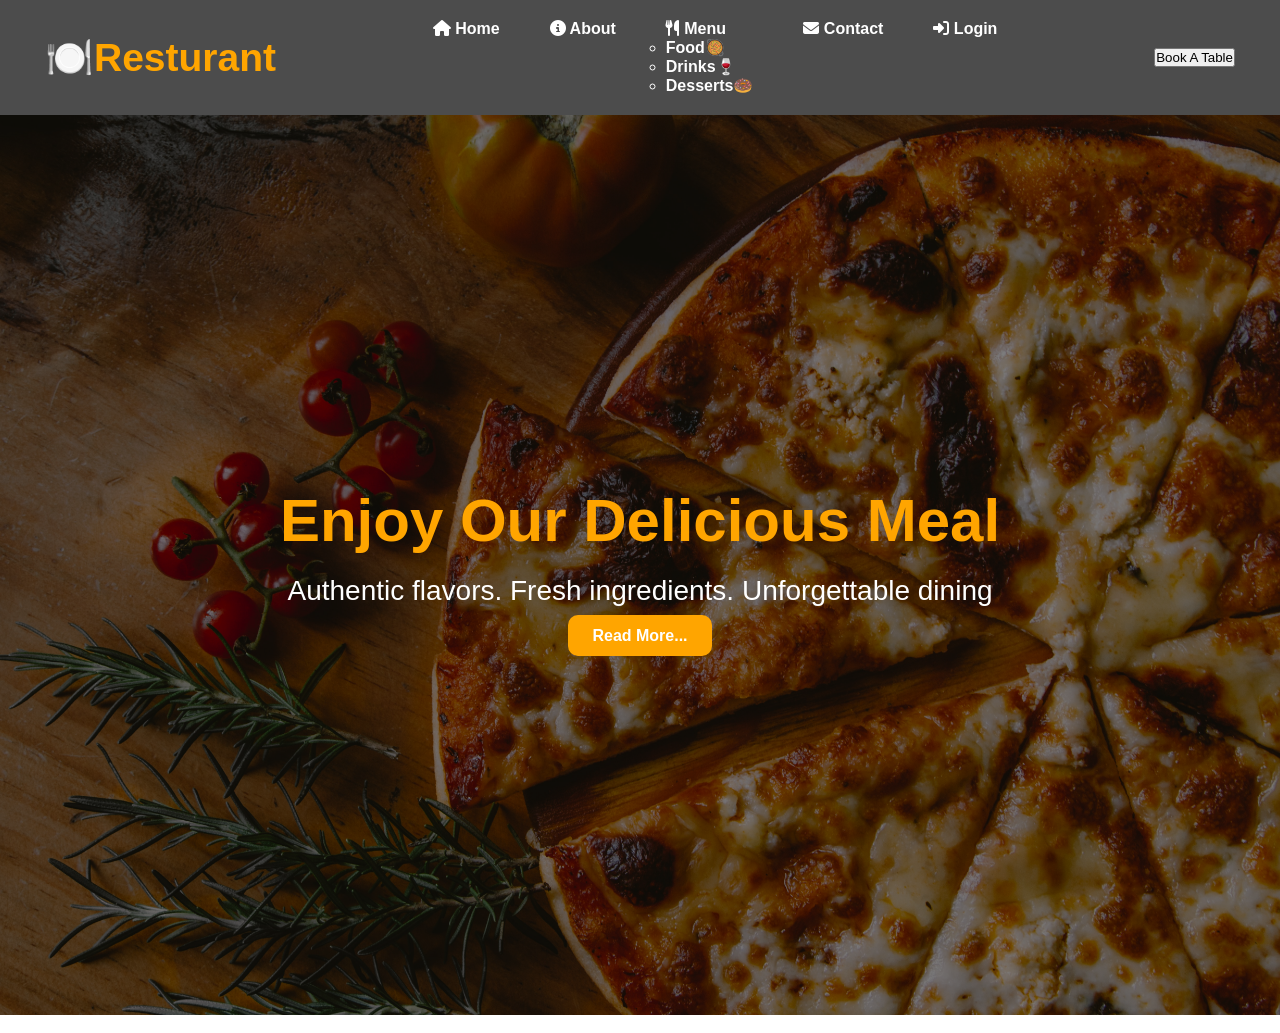
==== index.html @ 7fb1d46f "." ====
<!DOCTYPE html>
<html lang="en">
<head>
    <meta charset="UTF-8">
    <meta name="viewport" content="width=device-width, initial-scale=1.0">
    <title>Food Lover</title>
    <link rel="stylesheet" href="style.css">
    <link rel="stylesheet" href="https://cdnjs.cloudflare.com/ajax/libs/font-awesome/6.5.0/css/all.min.css">
    <link rel="stylesheet" href="https://cdnjs.cloudflare.com/ajax/libs/font-awesome/6.7.2/css/all.min.css">
    
</head>
<body>
    <header>
        <nav class="navbar"> <!-- شريط التنقل الرئيسي -->
            <div class="logo">🍽️Resturant</div> <!-- اللوجو أو اسم المطعم -->
            <ul class="nav-links">
                 <!-- قائمة الروابط (روابط تنقل بين أجزاء الموقع) -->
                 <li><a href="#"><i class="fas fa-home"></i> Home</a></li>
                 <li><a href="#"><i class="fas fa-info-circle"></i> About</a></li>
                    <li class="dropdown">
                        <a href="#"><i class="fas fa-utensils"></i> Menu</a>
                        <ul class="dropdown-content">
                            <li><a href="#">Food🥘</a></li>
                            <li><a href="#">Drinks🍷</a></li>
                            <li><a href="#">Desserts🍩</a></li>
                        </ul>
                    </li>
                </li>
                 <li><a href="#"><i class="fas fa-envelope"></i> Contact</a></li>
                 <li><a href="#"><i class="fas fa-sign-in-alt"></i> Login</a></li>
            </ul>
            <button class="btn">Book A Table</button>
        </nav>
    </header>
    <section class="hero">
        <div class="hero-text">  <!-- الجزء اللي فيه النصوص -->
            <h1>Enjoy Our Delicious Meal</h1>  <!-- عنوان رئيسي كبير لجذب الانتباه -->
            <p>
                Authentic flavors. Fresh ingredients. Unforgettable dining
              </p>     <!-- وصف بسيط لتوضيح الخدمات أو جذب العميل -->
              <a href="#" class="btn">Read More...</a>    <!-- زر للتنقل لمكان تاني ف الموقع أو معلومات إضافية -->
            </div>
    </section>
    <footer>
        <p>&copy; 2025 Resturant. All rights reserved.</p>
    </footer>
</body>
</html>
---- style.css ----
/* Reset أساسي */
* {
    margin: 0;/*يشيل المسافات الخارجية لكل العناصر.*/
    padding: 0;/*بيشيل المسافات الداخليه لكل العناصر*/
    box-sizing: border-box;/* نخلي حجم العنصر يشمل البادينج والبوردر معاه */
  }
  
  body {
    font-family: 'Arial', sans-serif;/* بنختار نوع الخط اللي هيظهر في الصفحة.*/
    color: white;/*خلي النص لونه أبيض عشان يكون واضح على الخلفية الغامقة*/
  }
  
  /* ================= NAVBAR ================= */
.navbar{
    display: flex;/*بيخلي العناصر يترتبوا جنب بعض (اللوجو,اللينكات,الزرار )*/

    justify-content: space-between;/*بيعمل مسافه بين العناصر بحيث يكون اللوجو علي اليمين واللينكات والزرار ع الشمال */

    align-items: center;/*بيخلي العناصر تتوسط راسيا ع نفس الخط  بظبط*/

    padding: 20px 45px;/*بيدي مسافة داخلية حوالي 20px فوق وتحت، و50px يمين وشمال.*/
    background-color: rgb(0, 0, 0,0.7);
    color: white;
    position: relative;/*علشان ممكن بعدين نستخدمه مع عناصر تتحرك فوقه.*/
    z-index: 1000;/*بيخلي الـ navbar يبان فوق أي عناصر تانية.*/


}
.navbar .logo{
    font-size: 39px;/*بيكبر حجم الخط بتاع اللوجو*/
    font-weight: bold;/*بيخلي الخط سميك*/
    color: orange;/*لون اللوجو برتقالي*/
    transition: 0.5s;
}
.navbar .logo:hover{
    letter-spacing: 1px;
}
.nav-links{
    display: flex;/*ده عشان الينكات كلها تبقي جنب بعض*/
    gap: 50px;/*يعمل مسافه بين اللينكات عشان متكنش لازقه ي بعض*/
    list-style: none;/*بيشيل النقط الي بتظهر قدام العناصر*/
}
.nav-links a{
    text-decoration: none;/*عشان يشيل الخط الي موجود تحت اللينك*/
    font-weight: bold;
    color: white;
    transition: 0.5s;/*يخلي التغيير في اللون عند الـ hover يكون بطيئ شويه*/
}
.nav-links a:hover{
    color: orange;
    letter-spacing: 1.5px; /*عشان يعمل تباعد بين الحروف في الناف بار*/
}
.hero{
    background-image: url(img/home_bg.jpeg);
    background-size: cover;
    background-position: center;
    height: 100vh;
    position: relative;
    display: flex;
    justify-content: center;
    align-items: center;
    text-align: center;
}
.hero::before{
    content: "";/*السطر ده لازم مع ::before أو 
    ::after عشان يظهر العنصر. حتى لو مش هتكتب أي نص، لازم تحط ""،
     وبدونه مش هيظهر العنصر.*/
    position: absolute;
/*دي بتخلي الطبقة دي تقدر تتحرك بحرية جوه عنصر الـ .hero، وتكون متعلقة بمكانه.

لكن علشان ده يشتغل صح، لازم .hero نفسه يكون فيه: position relative*/

    top: 0; left: 0; right: 0; bottom: 0;/*ده معناه إننا بنفرد الطبقة دي على كل مساحة العنصر الأب 
    (.hero)، يعني الطبقة هتغطي الـ background بالكامل.*/
    background-color: rgba(0, 0, 0, 0.5);
    z-index: 0;/*ده بيقول للمتصفح إن الطبقة دي تكون وراء النصوص 
    (لأن النصوص عندهم z-index أعلى بـ default)*/
}
.hero-text {
    position: relative;
    z-index: 1;/* عشان نخلي النص ييجي فوق طبقة التعتيم*/
  }
  .hero-text h1{
    font-weight: bold;
    font-size: 60px;
    margin-bottom: 20px;/*مسافة بين العنوان والفقره الي تحته*/
    color:orange;
    transition: 0.5s;
  }
  .hero-text h1:hover{
    letter-spacing: 1px;
  }
  .hero-text p{
    font-size: 28px;
    margin-bottom: 20px;/*مسافة بين الفقرة والزر.*/
  }
  .hero-text a.btn {
    background-color: orange;
    padding: 12px 24px;
    color: white;
    text-decoration: none;
    font-weight: bold;
    border-radius: 10px;
    transition:  0.5s;
  }
  .hero-text a.btn:hover {
    background-color: rgb(175, 126, 34);
    letter-spacing: 1px;
  }
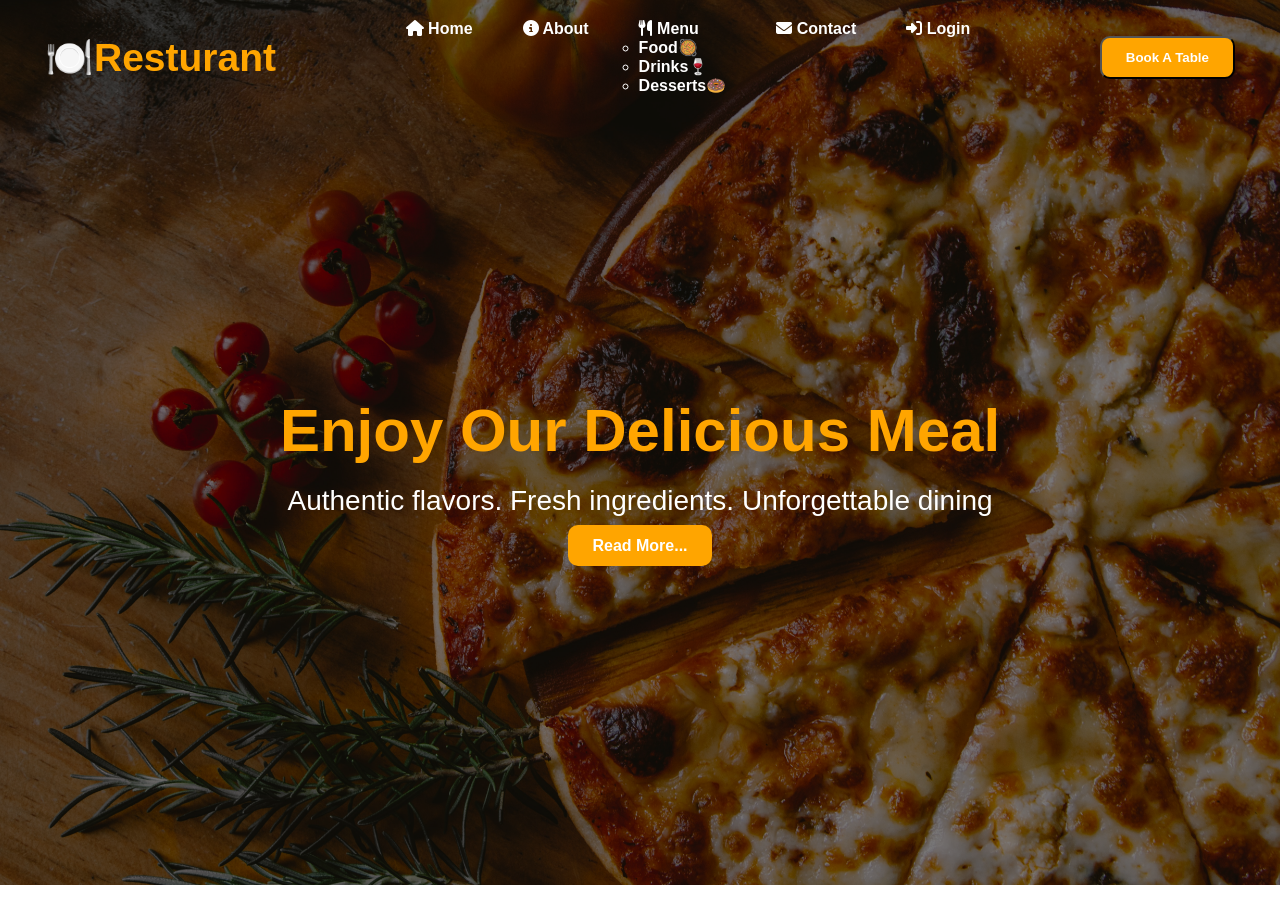
==== commit d2a73495: "update" ====
--- a/index.html
+++ b/index.html
@@ -44,5 +44,11 @@
     <footer>
         <p>&copy; 2025 Resturant. All rights reserved.</p>
     </footer>
+
+
+
+  
+
+
 </body>
 </html>
--- a/style.css
+++ b/style.css
@@ -19,7 +19,7 @@
     align-items: center;/*بيخلي العناصر تتوسط راسيا ع نفس الخط  بظبط*/
 
     padding: 20px 45px;/*بيدي مسافة داخلية حوالي 20px فوق وتحت، و50px يمين وشمال.*/
-    background-color: rgb(0, 0, 0,0.7);
+    background-color:transparent;
     color: white;
     position: relative;/*علشان ممكن بعدين نستخدمه مع عناصر تتحرك فوقه.*/
     z-index: 1000;/*بيخلي الـ navbar يبان فوق أي عناصر تانية.*/
@@ -60,6 +60,8 @@
     justify-content: center;
     align-items: center;
     text-align: center;
+    margin-top: -130px; /* لتعويض مساحة النافبار */
+    padding-top: 80px; /* للحفاظ على المحتوى مرئيًا */
 }
 .hero::before{
     content: "";/*السطر ده لازم مع ::before أو 
@@ -107,6 +109,19 @@
     background-color: rgb(175, 126, 34);
     letter-spacing: 1px;
   }
+  .navbar .btn{
+    background-color: orange;
+    padding: 12px 24px;
+    color: white;
+    text-decoration: none;
+    font-weight: bold;
+    border-radius: 10px;
+    transition:  0.5s;
+  }
+  .navbar .btn:hover{
+    background-color: rgb(175, 126, 34);
+    letter-spacing: 1px;
+  }
   
   
   
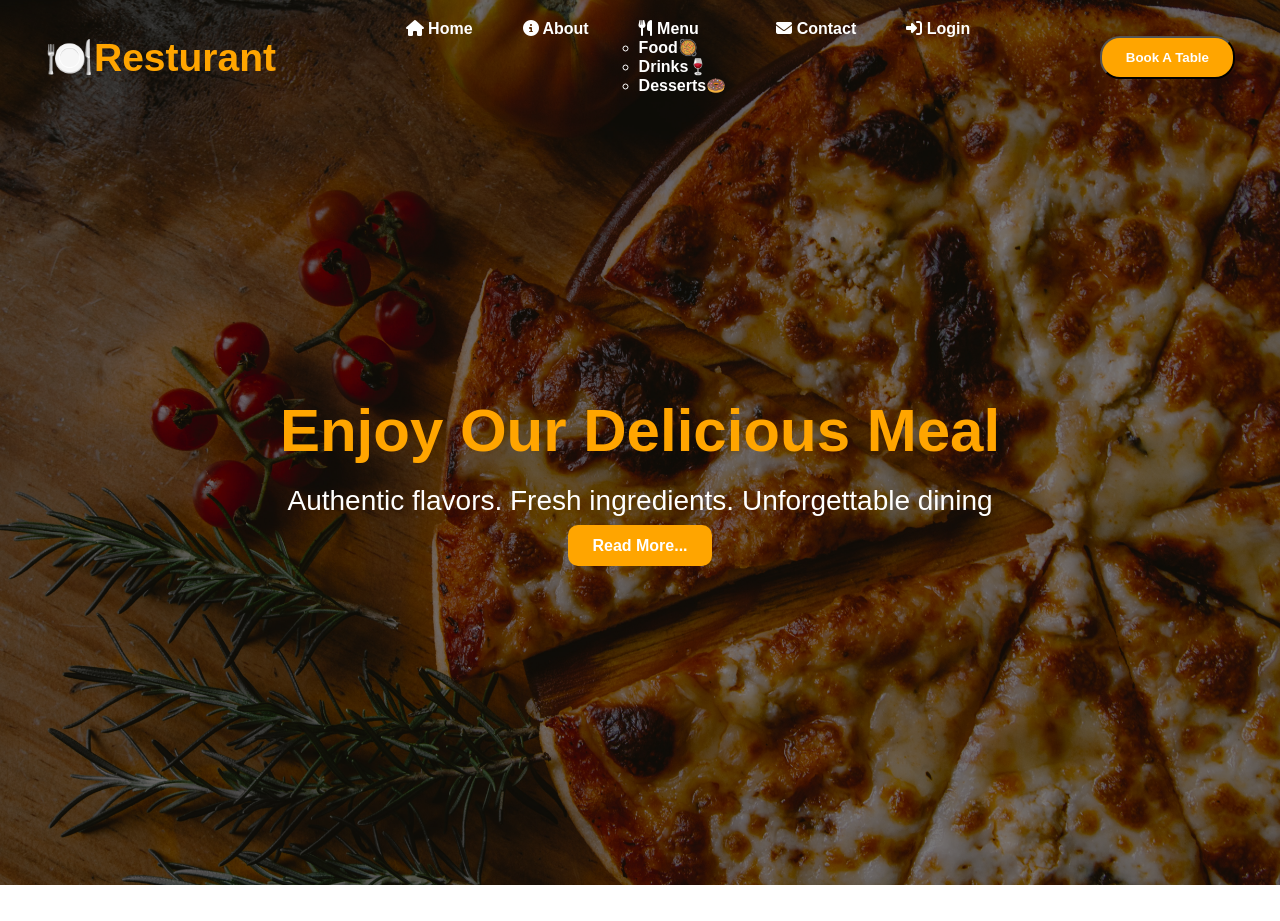
==== commit 7f0210a4: "Update index.html" ====
--- a/index.html
+++ b/index.html
@@ -18,7 +18,7 @@
                  <li><a href="#"><i class="fas fa-home"></i> Home</a></li>
                  <li><a href="#"><i class="fas fa-info-circle"></i> About</a></li>
                     <li class="dropdown">
-                        <a href="#"><i class="fas fa-utensils"></i> Menu</a>
+                        <a href="menu.html"><i class="fas fa-utensils"></i> Menu</a>
                         <ul class="dropdown-content">
                             <li><a href="#">Food🥘</a></li>
                             <li><a href="#">Drinks🍷</a></li>
@@ -43,6 +43,8 @@
     </section>
     <footer>
         <p>&copy; 2025 Resturant. All rights reserved.</p>
+
+        bvbvb
     </footer>
 
 
--- a/style.css
+++ b/style.css
@@ -39,7 +39,7 @@
     display: flex;/*ده عشان الينكات كلها تبقي جنب بعض*/
     gap: 50px;/*يعمل مسافه بين اللينكات عشان متكنش لازقه ي بعض*/
     list-style: none;/*بيشيل النقط الي بتظهر قدام العناصر*/
-}
+ }
 .nav-links a{
     text-decoration: none;/*عشان يشيل الخط الي موجود تحت اللينك*/
     font-weight: bold;
@@ -113,15 +113,16 @@
     background-color: orange;
     padding: 12px 24px;
     color: white;
-    text-decoration: none;
     font-weight: bold;
-    border-radius: 10px;
+    border-radius: 20px;
     transition:  0.5s;
   }
   .navbar .btn:hover{
     background-color: rgb(175, 126, 34);
     letter-spacing: 1px;
   }
+
+
   
   
   
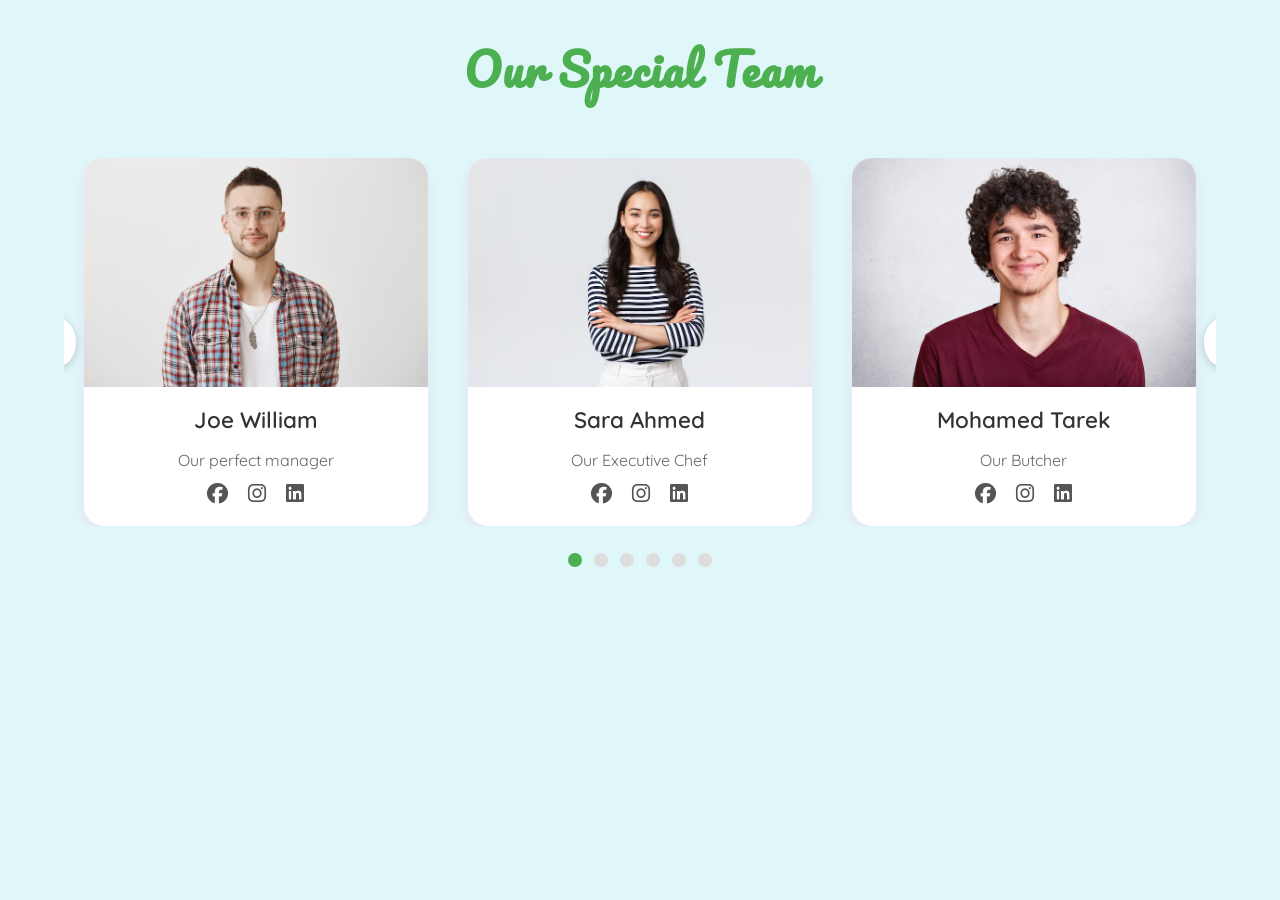
==== commit 072fa29e: "add project" ====
--- a/index.html
+++ b/index.html
@@ -1,56 +1,126 @@
 <!DOCTYPE html>
-<html lang="en">
-<head>
-    <meta charset="UTF-8">
-    <meta name="viewport" content="width=device-width, initial-scale=1.0">
-    <title>Food Lover</title>
-    <link rel="stylesheet" href="style.css">
-    <link rel="stylesheet" href="https://cdnjs.cloudflare.com/ajax/libs/font-awesome/6.5.0/css/all.min.css">
-    <link rel="stylesheet" href="https://cdnjs.cloudflare.com/ajax/libs/font-awesome/6.7.2/css/all.min.css">
-    
-</head>
-<body>
+<html>
+  <head>
+    <meta charset="UTF-8" />
+    <meta name="viewport" content="width=device-width, initial-scale=1.0" />
+    <title>Our Team Page</title>
+    <link rel="stylesheet" href="style.css" />
+    <link
+      rel="stylesheet"
+      href="https://cdnjs.cloudflare.com/ajax/libs/font-awesome/6.4.0/css/all.min.css"
+    />
+    <script src="script.js" defer></script>
+  </head>
+  <body>
     <header>
-        <nav class="navbar"> <!-- شريط التنقل الرئيسي -->
-            <div class="logo">🍽️Resturant</div> <!-- اللوجو أو اسم المطعم -->
-            <ul class="nav-links">
-                 <!-- قائمة الروابط (روابط تنقل بين أجزاء الموقع) -->
-                 <li><a href="#"><i class="fas fa-home"></i> Home</a></li>
-                 <li><a href="#"><i class="fas fa-info-circle"></i> About</a></li>
-                    <li class="dropdown">
-                        <a href="menu.html"><i class="fas fa-utensils"></i> Menu</a>
-                        <ul class="dropdown-content">
-                            <li><a href="#">Food🥘</a></li>
-                            <li><a href="#">Drinks🍷</a></li>
-                            <li><a href="#">Desserts🍩</a></li>
-                        </ul>
-                    </li>
-                </li>
-                 <li><a href="#"><i class="fas fa-envelope"></i> Contact</a></li>
-                 <li><a href="#"><i class="fas fa-sign-in-alt"></i> Login</a></li>
-            </ul>
-            <button class="btn">Book A Table</button>
-        </nav>
+      <h1>Our Special Team</h1>
     </header>
-    <section class="hero">
-        <div class="hero-text">  <!-- الجزء اللي فيه النصوص -->
-            <h1>Enjoy Our Delicious Meal</h1>  <!-- عنوان رئيسي كبير لجذب الانتباه -->
-            <p>
-                Authentic flavors. Fresh ingredients. Unforgettable dining
-              </p>     <!-- وصف بسيط لتوضيح الخدمات أو جذب العميل -->
-              <a href="#" class="btn">Read More...</a>    <!-- زر للتنقل لمكان تاني ف الموقع أو معلومات إضافية -->
-            </div>
-    </section>
-    <footer>
-        <p>&copy; 2025 Resturant. All rights reserved.</p>
 
-        bvbvb
-    </footer>
+    <div class="slider-container">
+      <i class="fas fa-chevron-left arrow" id="prevBtn"></i>
 
+      <div class="card-wrapper" id="cardWrapper">
+        <div class="card">
+          <div class="card-image">
+            <img src="images of team/handsome-young-guy-with-glasses-posing_176420-30004.avif" class="card-img" />
+          </div>
+          <h2 class="name">Joe William</h2>
+          <p class="description">Our perfect manager</p>
+          <div class="social-icons">
+            <a href="https://www.facebook.com/" target="_blank"><i class="fab fa-facebook"></i></a>
+            <a href="https://www.instagram.com/" target="_blank"><i class="fab fa-instagram"></i></a>
+            <a href="https://www.linkedin.com/" target="_blank"><i class="fab fa-linkedin"></i></a>
+          </div>
+        </div>
+        <div class="card">
+          <div class="card-image">
+            <img src="images of team/lifestyle-people-emotions-casual-concept-confident-nice-smiling-asian-woman-cross-arms-chest-confident-ready-help-listening-coworkers-taking-part-conversation_1258-59335.avif" class="card-img" />
+          </div>
+          <h2 class="name">Sara Ahmed</h2>
+          <p class="description">Our Executive Chef</p>
+          <div class="social-icons">
+            <a href="https://www.facebook.com/" target="_blank"><i class="fab fa-facebook"></i></a>
+            <a href="https://www.instagram.com/" target="_blank"><i class="fab fa-instagram"></i></a>
+            <a href="https://www.linkedin.com/" target="_blank"><i class="fab fa-linkedin"></i></a>
+          </div>
+        </div>
+        <div class="card">
+          <div class="card-image">
+            <img src="images of team/headshot-pleased-hipster-guy-dressed-maroon-t-shirt_176532-8161.avif" class="card-img" />
+          </div>
+          <h2 class="name">Mohamed Tarek</h2>
+          <p class="description">Our Butcher</p>
+          <div class="social-icons">
+            <a href="https://www.facebook.com/" target="_blank"><i class="fab fa-facebook"></i></a>
+            <a href="https://www.instagram.com/" target="_blank"><i class="fab fa-instagram"></i></a>
+            <a href="https://www.linkedin.com/" target="_blank"><i class="fab fa-linkedin"></i></a>
+          </div>
+        </div>
+        <div class="card">
+          <div class="card-image">
+            <img src="images of team/pretty-smiling-joyfully-female-with-fair-hair-dressed-casually-looking-with-satisfaction_176420-15187.avif" class="card-img" />
+          </div>
+          <h2 class="name">Lina Saeed</h2>
+          <p class="description">Our Pastry Chef</p>
+          <div class="social-icons">
+            <a href="www.facebook.com" target="_blank"><i class="fab fa-facebook"></i></a>
+            <a href="www.instagram.com" target="_blank"><i class="fab fa-instagram"></i></a>
+            <a href="www.linkedin.com" target="_blank"><i class="fab fa-linkedin"></i></a>
+          </div>
+        </div>
+        <div class="card">
+          <div class="card-image">
+            <img src="images of team/waist-up-portrait-handsome-serious-unshaven-male-keeps-hands-together-dressed-dark-blue-shirt-has-talk-with-interlocutor-stands-against-white-wall-self-confident-man-freelancer_273609-16320.avif" class="card-img" />
+          </div>
+          <h2 class="name">Ahmed Zaki</h2>
+          <p class="description">Our Cooker</p>
+          <div class="social-icons">
+            <a href="https://www.facebook.com/" target="_blank"><i class="fab fa-facebook"></i></a>
+            <a href="https://www.instagram.com/" target="_blank"><i class="fab fa-instagram"></i></a>
+            <a href="https://www.linkedin.com/" target="_blank"><i class="fab fa-linkedin"></i></a>
+          </div>
+        </div>
+        <div class="card">
+          <div class="card-image">
+            <img src="images of team/young-beautiful-woman-pink-warm-sweater-natural-look-smiling-portrait-isolated-long-hair_285396-896.avif" class="card-img" />
+          </div>
+          <h2 class="name">Nada Hisham</h2>
+          <p class="description">Our Digital Marketer</p>
+          <div class="social-icons">
+            <a href="https://www.facebook.com/" target="_blank"><i class="fab fa-facebook"></i></a>
+            <a href="https://www.instagram.com/" target="_blank"><i class="fab fa-instagram"></i></a>
+            <a href="https://www.linkedin.com/" target="_blank"><i class="fab fa-linkedin"></i></a>
+          </div>
+        </div>
+        <div class="card">
+          <div class="card-image">
+            <img src="images of team/portrait-young-candid-man-student-boy-with-clean-face-relaxed-facial-expression-casual-smile-checked-shirt-t-shirt-summer-outfit-look-white-background_176420-45901.avif" class="card-img" />
+          </div>
+          <h2 class="name">Omar Khaled</h2>
+          <p class="description">Our Web Developer</p>
+          <div class="social-icons">
+            <a href="https://www.facebook.com/" target="_blank"><i class="fab fa-facebook"></i></a>
+            <a href="https://www.instagram.com/" target="_blank"><i class="fab fa-instagram"></i></a>
+            <a href="https://www.linkedin.com/" target="_blank"><i class="fab fa-linkedin"></i></a>
+          </div>
+        </div>
+        <div class="card">
+          <div class="card-image">
+            <img src="images of team/portrait-young-charismatic-gay-man-with-curly-hair-turn-head-camera-looking-optimistic-white-background_176420-49449.avif" class="card-img" />
+          </div>
+          <h2 class="name">Samy Nabil</h2>
+          <p class="description">Customer Support</p>
+          <div class="social-icons">
+            <a href="https://www.facebook.com/" target="_blank"><i class="fab fa-facebook"></i></a>
+            <a href="https://www.instagram.com/" target="_blank"><i class="fab fa-instagram"></i></a>
+            <a href="https://www.linkedin.com/" target="_blank"><i class="fab fa-linkedin"></i></a>
+          </div>
+        </div>
+      </div>
 
+      <i class="fas fa-chevron-right arrow" id="nextBtn"></i>
+    </div>
 
-  
-
-
-</body>
-</html>+    <div class="dots" id="dotsContainer"></div>
+  </body>
+</html>
--- a/style.css
+++ b/style.css
@@ -1,138 +1,147 @@
-/* Reset أساسي */
-* {
-    margin: 0;/*يشيل المسافات الخارجية لكل العناصر.*/
-    padding: 0;/*بيشيل المسافات الداخليه لكل العناصر*/
-    box-sizing: border-box;/* نخلي حجم العنصر يشمل البادينج والبوردر معاه */
+@import url('https://fonts.googleapis.com/css2?family=Pacifico&family=Quicksand:wght@400;600&display=swap');
+
+body {
+  margin: 0;
+  font-family: 'Quicksand', sans-serif;
+  background: #e0f7fa; 
+}
+
+header {
+  text-align: center;
+  margin: 30px 0 50px;
+}
+
+header h1 {
+  font-family: 'Pacifico', cursive;
+  font-size: 2.8rem;
+  color: #4caf50; 
+  letter-spacing: 1px;
+}
+
+.slider-container {
+  position: relative;
+  width: 90%;
+  margin: 0 auto;
+  overflow: hidden;
+}
+
+.card-wrapper {
+  display: flex;
+  transition: transform 0.5s ease;
+}
+
+.card {
+  background: #fff; 
+  border-radius: 20px;
+  box-shadow: 0 4px 12px rgba(255, 105, 180, 0.15); 
+  margin: 0 20px;
+  flex: 0 0 calc(33.333% - 40px);
+  text-align: center;
+  padding-bottom: 20px;
+  transition: transform 0.3s ease, box-shadow 0.3s ease;
+}
+
+.card:hover {
+  transform: translateY(-10px);
+  box-shadow: 0 8px 20px rgba(255, 105, 180, 0.3); 
+}
+
+.card-image img {
+  width: 100%;
+  border-radius: 20px 20px 0 0;
+}
+
+.name {
+  margin: 15px 0 5px;
+  font-size: 1.4rem;
+  font-weight: 600;
+  color: #333;
+}
+
+.description {
+  color: #666;
+  font-size: 1rem;
+  margin-bottom: 10px;
+}
+
+.social-icons a {
+  color: #555;
+  margin: 0 8px;
+  text-decoration: none;
+  font-size: 1.3rem;
+  transition: color 0.3s ease, transform 0.3s ease;
+}
+
+.social-icons a:hover {
+  color: #54d6f9;
+  transform: scale(1.2);
+}
+
+.arrow { 
+  position: absolute;
+  top: 50%;
+  transform: translateY(-50%);
+  background: #ffffff;
+  border-radius: 50%;
+  padding: 14px;
+  font-size: 1.4rem;
+  cursor: pointer;
+  box-shadow: 0 2px 8px rgba(0,0,0,0.2);
+  z-index: 2;
+  transition: background 0.3s, transform 0.3s;
+}
+
+.arrow:hover {
+  background: #4caf50;
+  color: white;
+  transform: scale(1.2);
+}
+
+#prevBtn {
+  left: -30px;
+}
+
+#nextBtn {
+  right: -30px;
+}
+
+.dots {
+  text-align: center;
+  margin-top: 25px;
+}
+
+.dots span {
+  display: inline-block;
+  width: 14px;
+  height: 14px;
+  background: #ddd;
+  border-radius: 50%;
+  margin: 0 6px;
+  cursor: pointer;
+  transition: background 0.3s;
+}
+
+.dots span.active {
+  background: #4caf50;
+}
+
+/* for making page Responsive */
+@media (max-width: 1024px) {
+  .card {
+    flex: 0 0 calc(50% - 40px);
   }
-  
-  body {
-    font-family: 'Arial', sans-serif;/* بنختار نوع الخط اللي هيظهر في الصفحة.*/
-    color: white;/*خلي النص لونه أبيض عشان يكون واضح على الخلفية الغامقة*/
-  }
-  
-  /* ================= NAVBAR ================= */
-.navbar{
-    display: flex;/*بيخلي العناصر يترتبوا جنب بعض (اللوجو,اللينكات,الزرار )*/
+}
 
-    justify-content: space-between;/*بيعمل مسافه بين العناصر بحيث يكون اللوجو علي اليمين واللينكات والزرار ع الشمال */
-
-    align-items: center;/*بيخلي العناصر تتوسط راسيا ع نفس الخط  بظبط*/
-
-    padding: 20px 45px;/*بيدي مسافة داخلية حوالي 20px فوق وتحت، و50px يمين وشمال.*/
-    background-color:transparent;
-    color: white;
-    position: relative;/*علشان ممكن بعدين نستخدمه مع عناصر تتحرك فوقه.*/
-    z-index: 1000;/*بيخلي الـ navbar يبان فوق أي عناصر تانية.*/
-
-
-}
-.navbar .logo{
-    font-size: 39px;/*بيكبر حجم الخط بتاع اللوجو*/
-    font-weight: bold;/*بيخلي الخط سميك*/
-    color: orange;/*لون اللوجو برتقالي*/
-    transition: 0.5s;
-}
-.navbar .logo:hover{
-    letter-spacing: 1px;
-}
-.nav-links{
-    display: flex;/*ده عشان الينكات كلها تبقي جنب بعض*/
-    gap: 50px;/*يعمل مسافه بين اللينكات عشان متكنش لازقه ي بعض*/
-    list-style: none;/*بيشيل النقط الي بتظهر قدام العناصر*/
- }
-.nav-links a{
-    text-decoration: none;/*عشان يشيل الخط الي موجود تحت اللينك*/
-    font-weight: bold;
-    color: white;
-    transition: 0.5s;/*يخلي التغيير في اللون عند الـ hover يكون بطيئ شويه*/
-}
-.nav-links a:hover{
-    color: orange;
-    letter-spacing: 1.5px; /*عشان يعمل تباعد بين الحروف في الناف بار*/
-}
-.hero{
-    background-image: url(img/home_bg.jpeg);
-    background-size: cover;
-    background-position: center;
-    height: 100vh;
-    position: relative;
-    display: flex;
-    justify-content: center;
-    align-items: center;
-    text-align: center;
-    margin-top: -130px; /* لتعويض مساحة النافبار */
-    padding-top: 80px; /* للحفاظ على المحتوى مرئيًا */
-}
-.hero::before{
-    content: "";/*السطر ده لازم مع ::before أو 
-    ::after عشان يظهر العنصر. حتى لو مش هتكتب أي نص، لازم تحط ""،
-     وبدونه مش هيظهر العنصر.*/
-    position: absolute;
-/*دي بتخلي الطبقة دي تقدر تتحرك بحرية جوه عنصر الـ .hero، وتكون متعلقة بمكانه.
-
-لكن علشان ده يشتغل صح، لازم .hero نفسه يكون فيه: position relative*/
-
-    top: 0; left: 0; right: 0; bottom: 0;/*ده معناه إننا بنفرد الطبقة دي على كل مساحة العنصر الأب 
-    (.hero)، يعني الطبقة هتغطي الـ background بالكامل.*/
-    background-color: rgba(0, 0, 0, 0.5);
-    z-index: 0;/*ده بيقول للمتصفح إن الطبقة دي تكون وراء النصوص 
-    (لأن النصوص عندهم z-index أعلى بـ default)*/
-}
-.hero-text {
-    position: relative;
-    z-index: 1;/* عشان نخلي النص ييجي فوق طبقة التعتيم*/
-  }
-  .hero-text h1{
-    font-weight: bold;
-    font-size: 60px;
-    margin-bottom: 20px;/*مسافة بين العنوان والفقره الي تحته*/
-    color:orange;
-    transition: 0.5s;
-  }
-  .hero-text h1:hover{
-    letter-spacing: 1px;
-  }
-  .hero-text p{
-    font-size: 28px;
-    margin-bottom: 20px;/*مسافة بين الفقرة والزر.*/
-  }
-  .hero-text a.btn {
-    background-color: orange;
-    padding: 12px 24px;
-    color: white;
-    text-decoration: none;
-    font-weight: bold;
-    border-radius: 10px;
-    transition:  0.5s;
-  }
-  .hero-text a.btn:hover {
-    background-color: rgb(175, 126, 34);
-    letter-spacing: 1px;
-  }
-  .navbar .btn{
-    background-color: orange;
-    padding: 12px 24px;
-    color: white;
-    font-weight: bold;
-    border-radius: 20px;
-    transition:  0.5s;
-  }
-  .navbar .btn:hover{
-    background-color: rgb(175, 126, 34);
-    letter-spacing: 1px;
+@media (max-width: 768px) {
+  .card {
+    flex: 0 0 calc(100% - 40px);
   }
 
-
-  
-  
-  
-
-
-  
-  
-
-
-
- 
-
-     +  #prevBtn, #nextBtn {
+    left: 0;
+    right: 0;
+    top: unset;
+    bottom: -60px;
+    transform: none;
+  }
+}
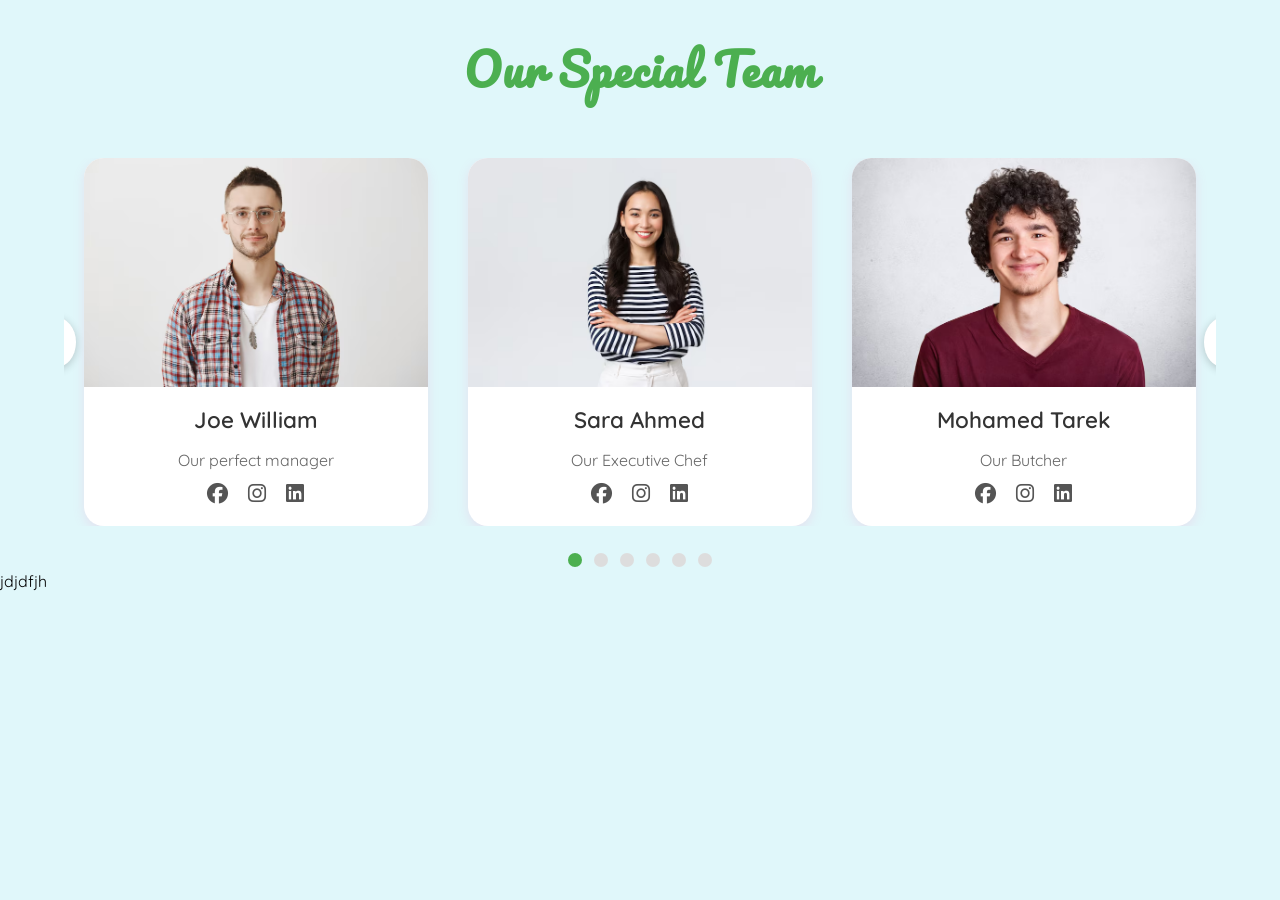
==== commit 19baf3cc: "Update index.html" ====
--- a/index.html
+++ b/index.html
@@ -123,4 +123,5 @@
 
     <div class="dots" id="dotsContainer"></div>
   </body>
+  jdjdfjh
 </html>
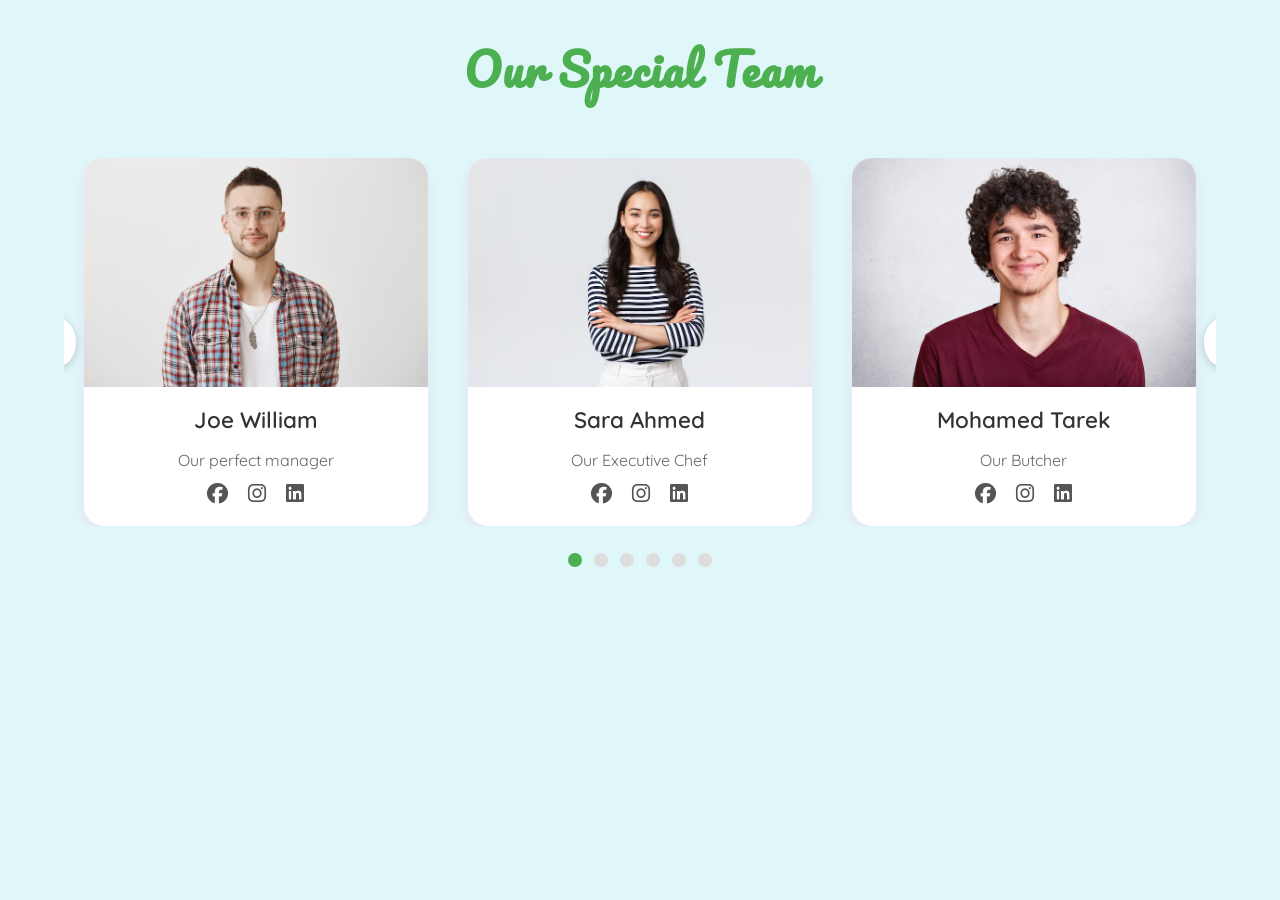
==== commit fcf9d18a: "Update index.html" ====
--- a/index.html
+++ b/index.html
@@ -123,5 +123,4 @@
 
     <div class="dots" id="dotsContainer"></div>
   </body>
-  jdjdfjh
 </html>
